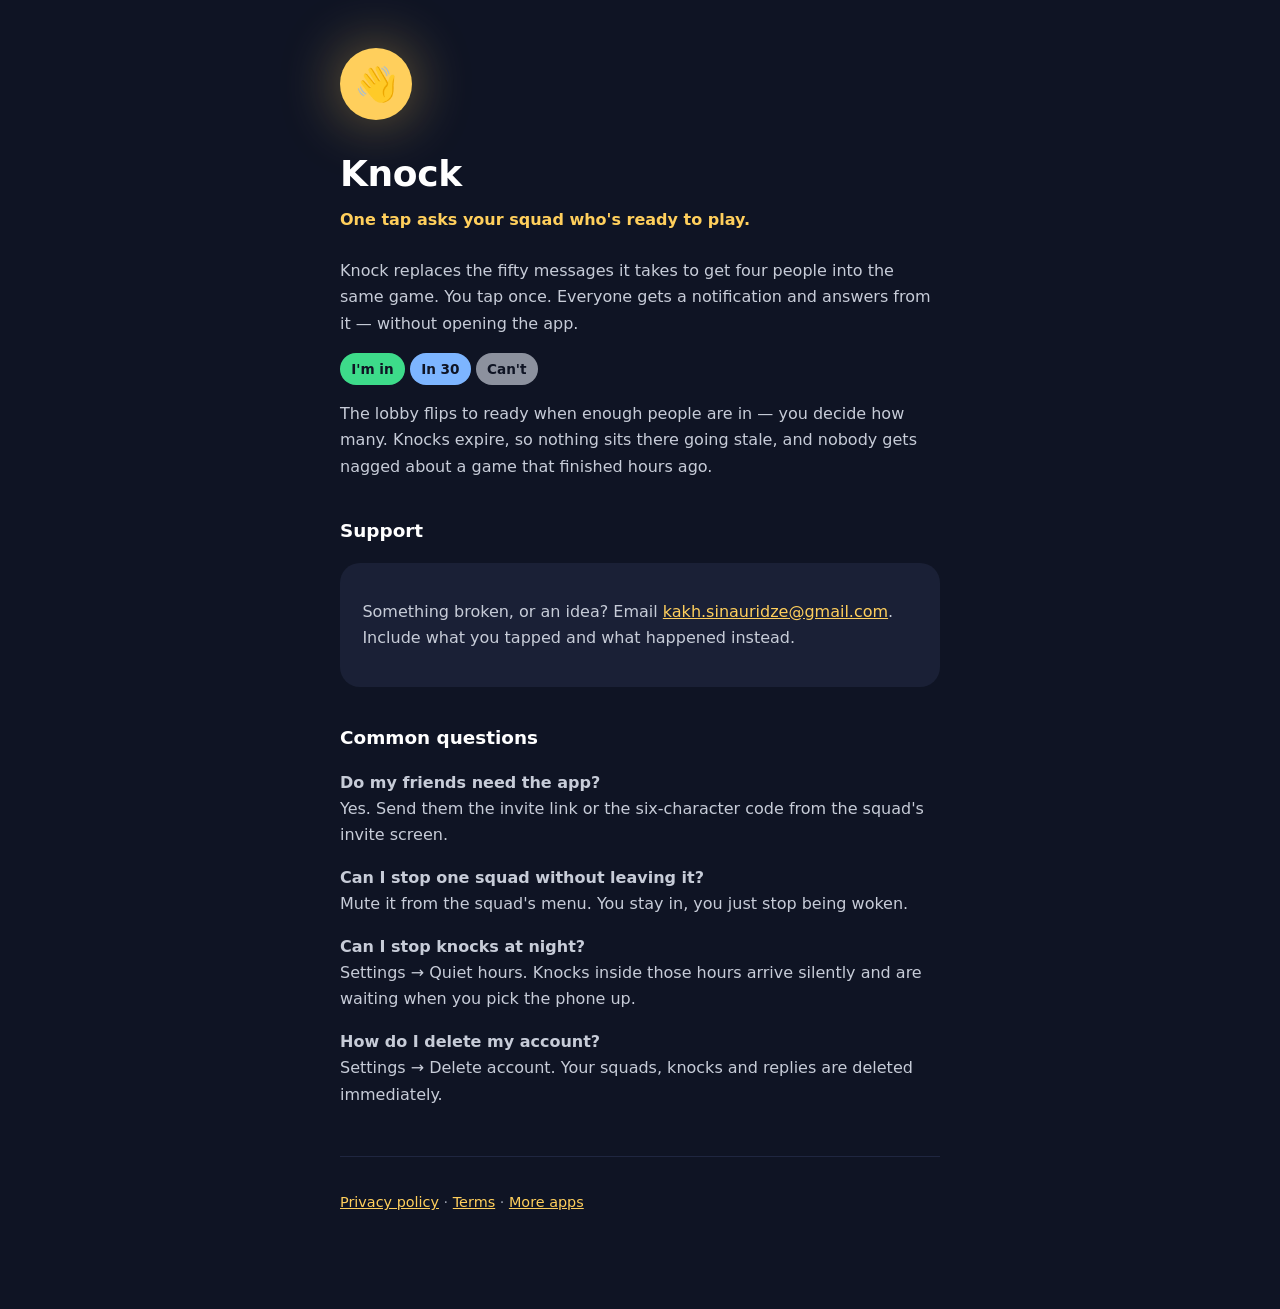
==== knock/index.html @ fa903941 "Knock: marketing, support, privacy, terms, and the apple-app-site-association Universal links requir" ====
<!doctype html>
<html lang="en">
<head>
<meta charset="utf-8">
<meta name="viewport" content="width=device-width,initial-scale=1">
<title>Knock — who's ready to play?</title>
<meta name="description" content="One tap asks your squad who's ready to play. They answer from the notification — in, in a bit, or can't.">
<link rel="stylesheet" href="style.css">
</head>
<body>
<main>
  <div class="mark">👋</div>
  <h1>Knock</h1>
  <p class="tagline">One tap asks your squad who's ready to play.</p>

  <p>
    Knock replaces the fifty messages it takes to get four people into the same game. You tap once.
    Everyone gets a notification and answers from it — without opening the app.
  </p>

  <p>
    <span class="pill yes">I'm in</span>
    <span class="pill soon">In 30</span>
    <span class="pill no">Can't</span>
  </p>

  <p>
    The lobby flips to ready when enough people are in — you decide how many. Knocks expire, so
    nothing sits there going stale, and nobody gets nagged about a game that finished hours ago.
  </p>

  <h2>Support</h2>
  <div class="card">
    <p>Something broken, or an idea? Email
      <a href="mailto:kakh.sinauridze@gmail.com">kakh.sinauridze@gmail.com</a>.
      Include what you tapped and what happened instead.</p>
  </div>

  <h2>Common questions</h2>

  <p><strong>Do my friends need the app?</strong><br>
  Yes. Send them the invite link or the six-character code from the squad's invite screen.</p>

  <p><strong>Can I stop one squad without leaving it?</strong><br>
  Mute it from the squad's menu. You stay in, you just stop being woken.</p>

  <p><strong>Can I stop knocks at night?</strong><br>
  Settings → Quiet hours. Knocks inside those hours arrive silently and are waiting when you pick
  the phone up.</p>

  <p><strong>How do I delete my account?</strong><br>
  Settings → Delete account. Your squads, knocks and replies are deleted immediately.</p>

  <footer>
    <p class="muted">
      <a href="privacy.html">Privacy policy</a> · <a href="terms.html">Terms</a> ·
      <a href="/">More apps</a>
    </p>
  </footer>
</main>
</body>
</html>
---- knock/style.css ----
:root { color-scheme: dark; }
* { box-sizing: border-box; }
body {
  margin: 0;
  background: #0f1424;
  color: #fff;
  font: 16px/1.65 ui-rounded, -apple-system, "SF Pro Rounded", system-ui, sans-serif;
}
main { max-width: 40rem; margin: 0 auto; padding: 3rem 1.25rem 5rem; }
.mark {
  width: 72px; height: 72px; border-radius: 50%;
  background: #ffcf5c; box-shadow: 0 0 60px rgba(255,207,92,.45);
  display: grid; place-items: center; font-size: 34px; margin-bottom: 1.5rem;
}
h1 { font-size: 2.25rem; margin: 0 0 .25rem; letter-spacing: -.01em; }
h2 { font-size: 1.15rem; margin: 2.25rem 0 .5rem; }
.tagline { color: #ffcf5c; font-weight: 600; margin: 0 0 1.5rem; }
p, li { color: #c7ccd8; }
.muted { color: #9aa0ae; font-size: .9rem; }
a { color: #ffcf5c; }
ul { padding-left: 1.15rem; }
li { margin: .35rem 0; }
.card {
  background: #1a2036; border-radius: 20px; padding: 1.25rem 1.4rem; margin: 1rem 0;
}
.pill {
  display: inline-block; padding: .3rem .7rem; border-radius: 99px;
  font-size: .85rem; font-weight: 700; color: #0f1424;
}
.yes { background: #3ddb8a; } .soon { background: #7db5ff; } .no { background: #8c919e; }
footer { margin-top: 3rem; border-top: 1px solid #1f2640; padding-top: 1.25rem; }
code { background:#1a2036; padding:.1rem .35rem; border-radius:6px; font-size:.9em; }
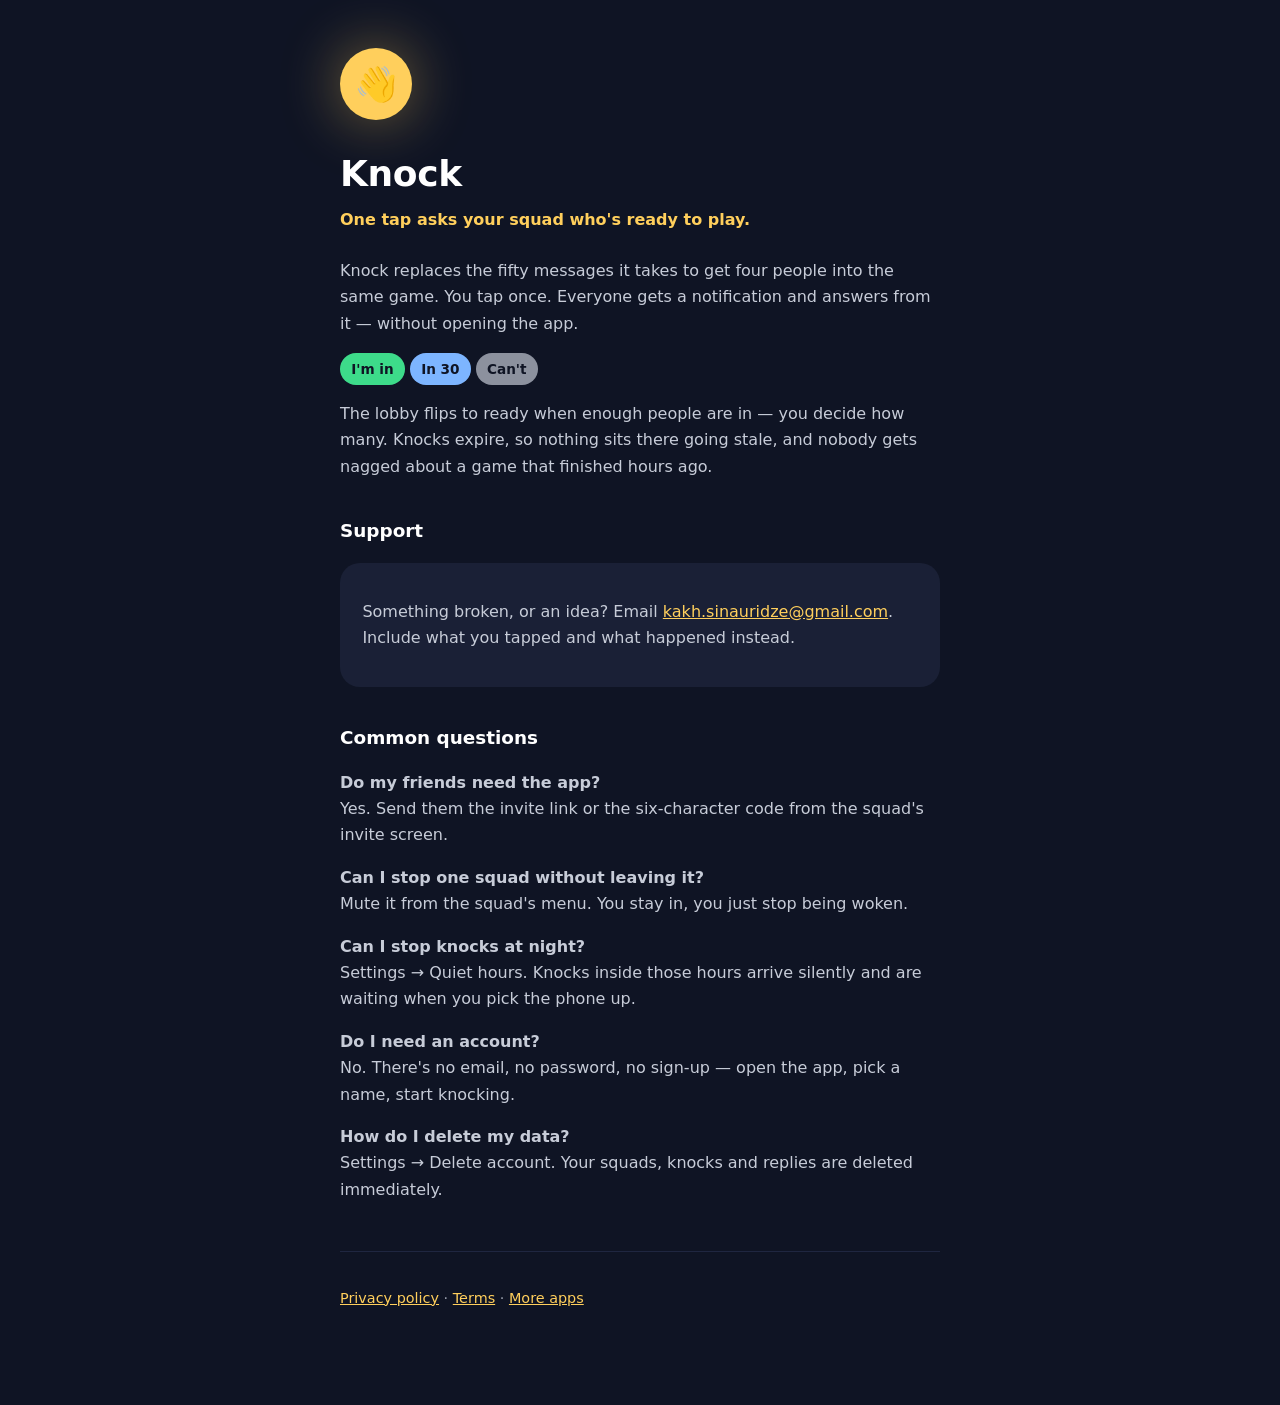
==== commit bbac86e7: "Privacy and support pages: there is no account any more Sign in with Apple is gone from the product " ====
--- a/knock/index.html
+++ b/knock/index.html
@@ -48,7 +48,10 @@
   Settings → Quiet hours. Knocks inside those hours arrive silently and are waiting when you pick
   the phone up.</p>
 
-  <p><strong>How do I delete my account?</strong><br>
+  <p><strong>Do I need an account?</strong><br>
+  No. There's no email, no password, no sign-up — open the app, pick a name, start knocking.</p>
+
+  <p><strong>How do I delete my data?</strong><br>
   Settings → Delete account. Your squads, knocks and replies are deleted immediately.</p>
 
   <footer>
